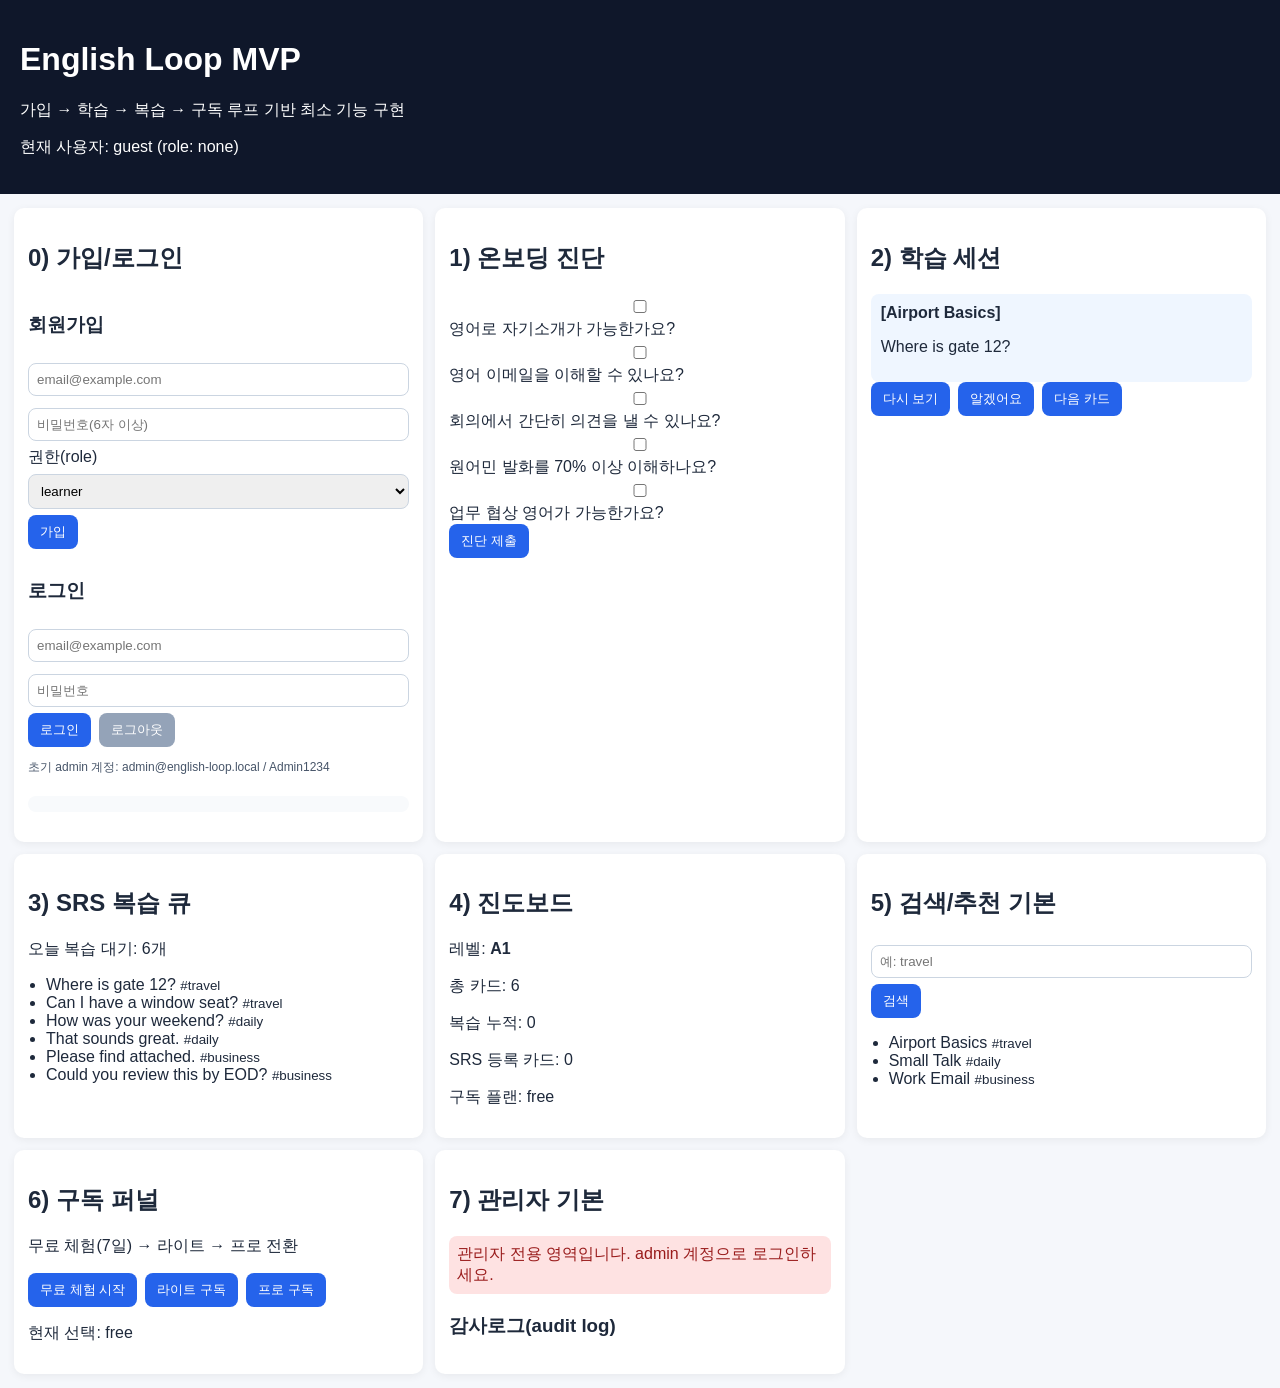
==== index.html @ ed6ccb52 "feat: initial english education site MVP with auth RBAC audit log" ====
<!doctype html>
<html lang="ko">
  <head>
    <meta charset="UTF-8" />
    <meta name="viewport" content="width=device-width, initial-scale=1.0" />
    <title>English Loop MVP</title>
    <link rel="stylesheet" href="styles.css" />
  </head>
  <body>
    <header>
      <h1>English Loop MVP</h1>
      <p>가입 → 학습 → 복습 → 구독 루프 기반 최소 기능 구현</p>
      <p id="current-user"></p>
    </header>

    <main>
      <section id="auth" class="card">
        <h2>0) 가입/로그인</h2>
        <div class="auth-grid">
          <div>
            <h3>회원가입</h3>
            <input id="signup-email" type="email" placeholder="email@example.com" />
            <input id="signup-password" type="password" placeholder="비밀번호(6자 이상)" />
            <label>권한(role)</label>
            <select id="signup-role">
              <option value="learner">learner</option>
              <option value="admin">admin</option>
            </select>
            <button id="signup-btn">가입</button>
          </div>
          <div>
            <h3>로그인</h3>
            <input id="login-email" type="email" placeholder="email@example.com" />
            <input id="login-password" type="password" placeholder="비밀번호" />
            <div class="row">
              <button id="login-btn">로그인</button>
              <button id="logout-btn">로그아웃</button>
            </div>
            <p class="hint">초기 admin 계정: admin@english-loop.local / Admin1234</p>
          </div>
        </div>
        <p id="auth-message" class="msg"></p>
      </section>

      <section id="onboarding" class="card">
        <h2>1) 온보딩 진단</h2>
        <form id="diag-form"></form>
        <button id="diag-submit">진단 제출</button>
        <p id="diag-result"></p>
      </section>

      <section id="learning" class="card">
        <h2>2) 학습 세션</h2>
        <div id="learning-card"></div>
        <div class="row">
          <button id="btn-again">다시 보기</button>
          <button id="btn-good">알겠어요</button>
          <button id="btn-next">다음 카드</button>
        </div>
      </section>

      <section id="review" class="card">
        <h2>3) SRS 복습 큐</h2>
        <p id="review-summary"></p>
        <ul id="review-list"></ul>
      </section>

      <section id="progress" class="card">
        <h2>4) 진도보드</h2>
        <div id="progress-board"></div>
      </section>

      <section id="discover" class="card">
        <h2>5) 검색/추천 기본</h2>
        <input id="search-input" placeholder="예: travel" />
        <button id="search-btn">검색</button>
        <ul id="search-results"></ul>
      </section>

      <section id="subscribe" class="card">
        <h2>6) 구독 퍼널</h2>
        <p>무료 체험(7일) → 라이트 → 프로 전환</p>
        <div class="row">
          <button data-plan="trial" class="plan-btn">무료 체험 시작</button>
          <button data-plan="light" class="plan-btn">라이트 구독</button>
          <button data-plan="pro" class="plan-btn">프로 구독</button>
        </div>
        <p id="subscribe-state"></p>
      </section>

      <section id="admin" class="card">
        <h2>7) 관리자 기본</h2>
        <p id="admin-guard"></p>
        <div id="admin-controls">
          <div class="row">
            <input id="admin-title" placeholder="레슨 제목" />
            <input id="admin-tag" placeholder="태그" />
          </div>
          <textarea id="admin-content" placeholder="카드 문장"></textarea>
          <button id="admin-add">레슨 추가</button>
        </div>
        <h3>감사로그(audit log)</h3>
        <ul id="audit-log"></ul>
      </section>
    </main>

    <!-- 카카오 광고 코드: 기존 코드 발견 시 반드시 유지할 것 -->
    <div id="kakao-ad-preserve-slot" data-preserve="true"></div>

    <script type="module" src="app.js"></script>
  </body>
</html>
---- styles.css ----
* { box-sizing: border-box; font-family: -apple-system, BlinkMacSystemFont, 'Segoe UI', sans-serif; }
body { margin: 0; background: #f5f7fb; color: #1e293b; }
header { padding: 20px; background: #0f172a; color: white; }
main { display: grid; gap: 12px; padding: 14px; grid-template-columns: repeat(auto-fit, minmax(320px, 1fr)); }
.card { background: white; border-radius: 10px; padding: 14px; box-shadow: 0 2px 8px rgba(0,0,0,0.06); }
.row { display: flex; gap: 8px; flex-wrap: wrap; }
button { border: 0; border-radius: 8px; padding: 8px 12px; cursor: pointer; background: #2563eb; color: #fff; }
button:hover { opacity: 0.9; }
button:disabled { background: #94a3b8; cursor: not-allowed; }
input, textarea, select { width: 100%; border: 1px solid #cbd5e1; border-radius: 8px; padding: 8px; margin: 6px 0; }
textarea { min-height: 80px; }
ul { padding-left: 18px; }
#learning-card { background: #eff6ff; border-radius: 8px; padding: 10px; min-height: 88px; }
.auth-grid { display: grid; gap: 10px; grid-template-columns: repeat(auto-fit, minmax(220px, 1fr)); }
.msg { margin-top: 8px; padding: 8px; border-radius: 8px; background: #f8fafc; }
.msg.error { background: #fee2e2; color: #991b1b; }
.msg.success { background: #dcfce7; color: #166534; }
.hint { font-size: 12px; color: #475569; }
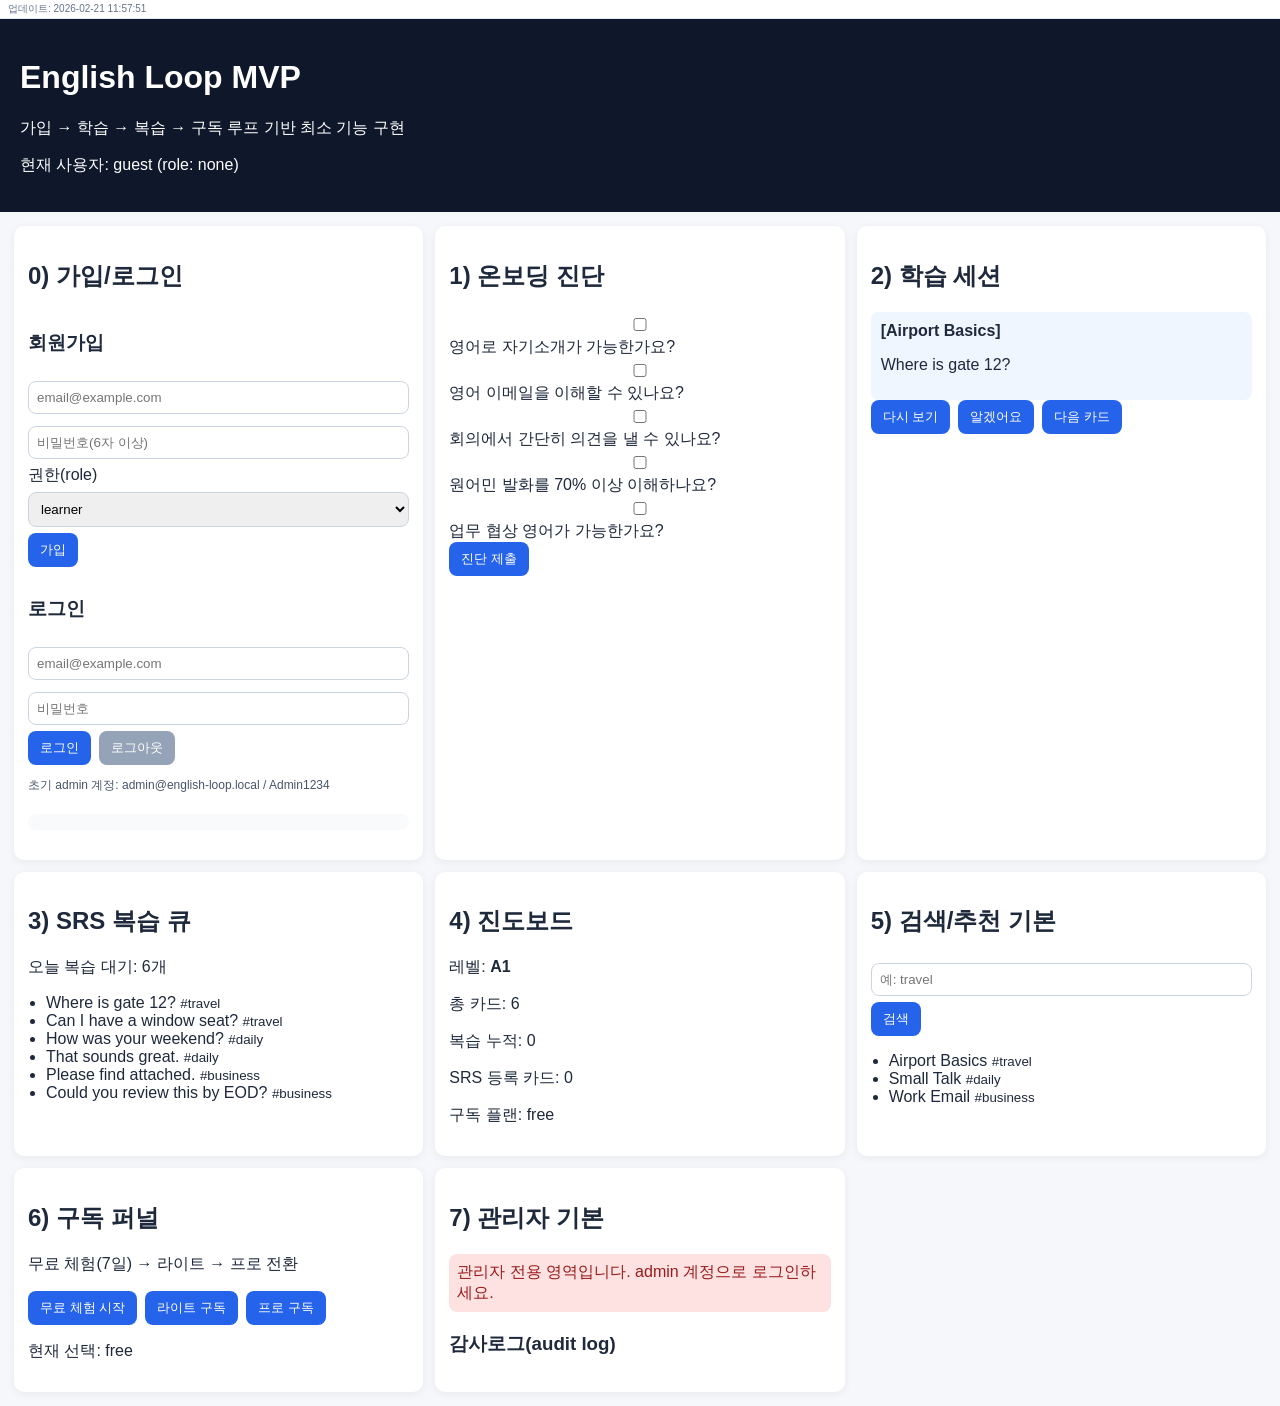
==== commit e7d4d373: "Upgrade level_recommendations quality pipeline and add fixed update timestamp" ====
--- a/index.html
+++ b/index.html
@@ -7,6 +7,7 @@
     <link rel="stylesheet" href="styles.css" />
   </head>
   <body>
+    <div id="update-timestamp" aria-live="polite"></div>
     <header>
       <h1>English Loop MVP</h1>
       <p>가입 → 학습 → 복습 → 구독 루프 기반 최소 기능 구현</p>
--- a/styles.css
+++ b/styles.css
@@ -1,5 +1,6 @@
 * { box-sizing: border-box; font-family: -apple-system, BlinkMacSystemFont, 'Segoe UI', sans-serif; }
-body { margin: 0; background: #f5f7fb; color: #1e293b; }
+body { margin: 0; padding-top: 18px; background: #f5f7fb; color: #1e293b; }
+#update-timestamp { position: fixed; top: 0; left: 0; right: 0; z-index: 9999; font-size: 10px; line-height: 14px; padding: 2px 8px; color: #64748b; background: rgba(255,255,255,0.92); border-bottom: 1px solid #e2e8f0; text-align: left; }
 header { padding: 20px; background: #0f172a; color: white; }
 main { display: grid; gap: 12px; padding: 14px; grid-template-columns: repeat(auto-fit, minmax(320px, 1fr)); }
 .card { background: white; border-radius: 10px; padding: 14px; box-shadow: 0 2px 8px rgba(0,0,0,0.06); }
